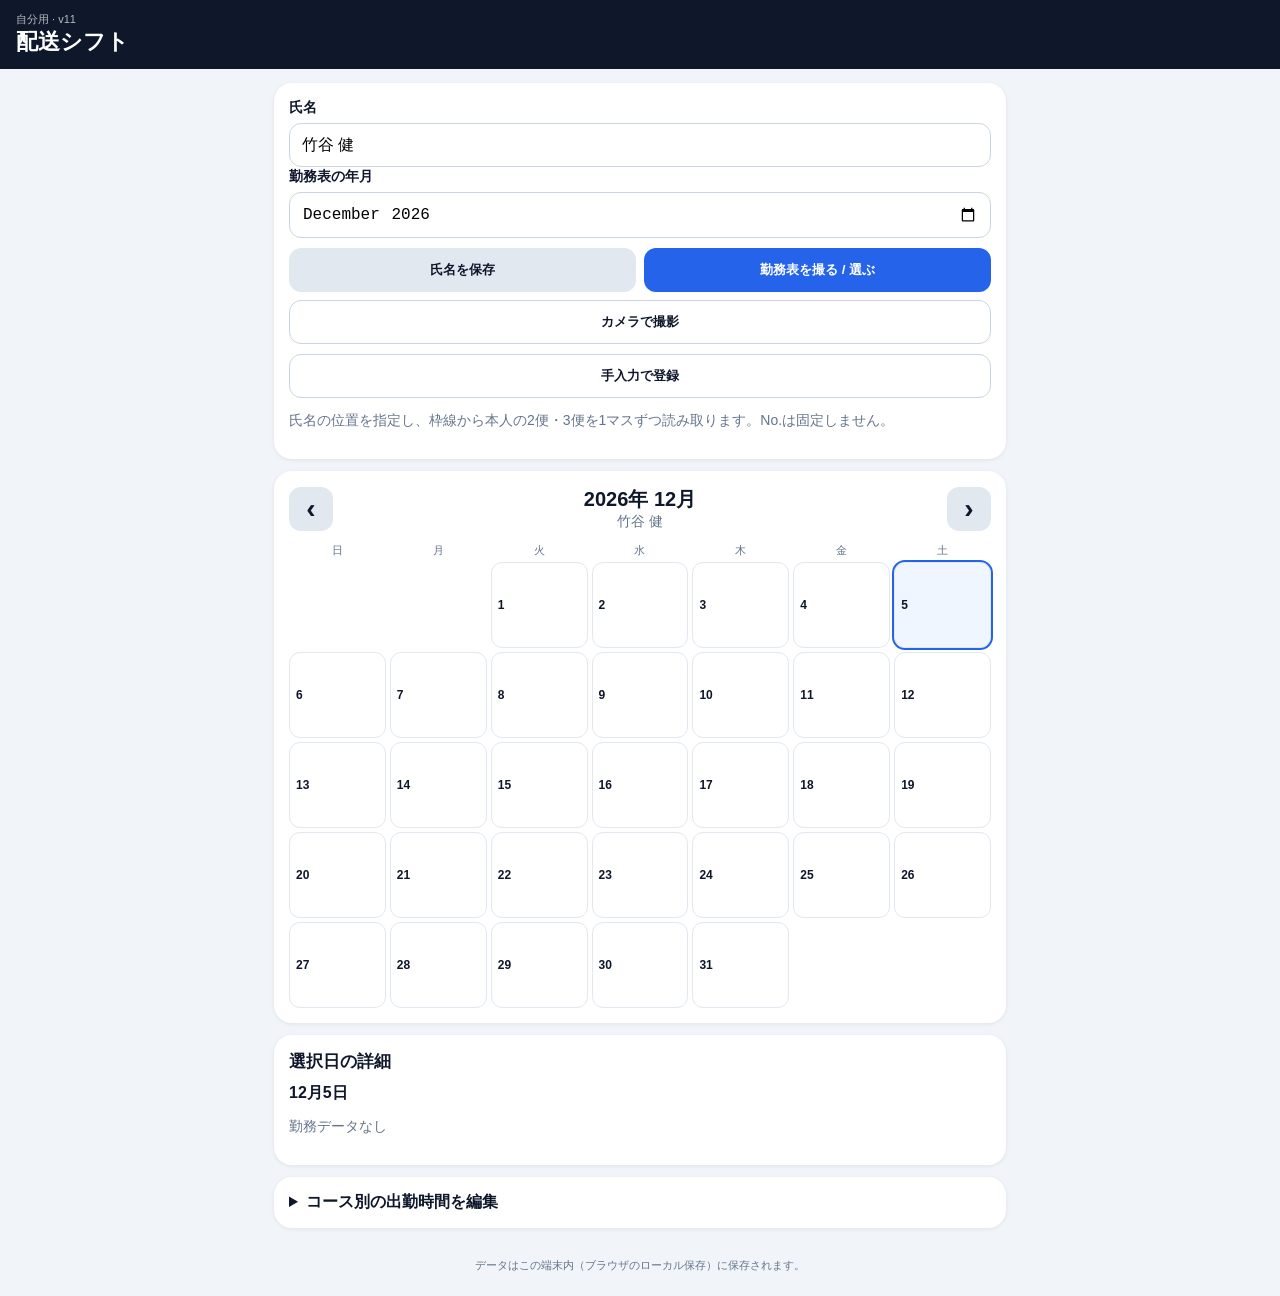
==== index.html @ 03f8d298 "Fix photo shift registration and preserve saved data (v11) Add manual photo fallback, coordinate-bas" ====
<!doctype html>
<html lang="ja">
<head>
  <meta charset="utf-8" />
  <meta name="viewport" content="width=device-width,initial-scale=1,viewport-fit=cover" />
  <meta name="theme-color" content="#0f172a" />
  <meta name="apple-mobile-web-app-capable" content="yes" />
  <meta name="apple-mobile-web-app-status-bar-style" content="black-translucent" />
  <meta name="apple-mobile-web-app-title" content="配送シフト" />
  <link rel="manifest" href="manifest.webmanifest" />
  <link rel="apple-touch-icon" href="icons/icon-192.png" />
  <title>配送シフト</title>
  <link rel="stylesheet" href="style.css?v=11" />
</head>
<body>
  <header class="topbar">
    <div>
      <div class="eyebrow">自分用 · v11</div>
      <h1>配送シフト</h1>
    </div>
    <button id="installBtn" class="secondary hidden">ホーム画面に追加</button>
  </header>

  <main><p id="updateNotice" class="card hidden">新しい版を準備しました。入力を保存してから<button id="reloadApp">更新を反映</button></p>
    <section class="card controls">
      <label>氏名
        <input id="workerName" value="竹谷 健" autocomplete="name" />
      </label>
      <label>勤務表の年月<input id="shiftMonth" type="month" required></label>
      <div class="row">
        <button id="saveName">氏名を保存</button>
        <button id="openScanner" class="accent">勤務表を撮る / 選ぶ</button>
      </div>
      <button id="takePhoto" class="secondary full">カメラで撮影</button><input id="cameraInput" type="file" accept="image/*" capture="environment" hidden>
      <button id="manualEntry" class="secondary full">手入力で登録</button>
      <input id="photoInput" type="file" accept="image/*" hidden />
      <p role="status" aria-live="polite" id="scanStatus" class="muted">氏名の位置を指定し、枠線から本人の2便・3便を1マスずつ読み取ります。No.は固定しません。</p>
      <div id="scanProgressWrap" class="progress-wrap hidden"><div id="scanProgress" class="progress"></div></div>
    </section>

    <section class="card">
      <div class="month-head">
        <button id="prevMonth" class="iconbtn" aria-label="前の月">‹</button>
        <div><div id="monthLabel" class="month-label"></div><div id="personLabel" class="muted small"></div></div>
        <button id="nextMonth" class="iconbtn" aria-label="次の月">›</button>
      </div>
      <div class="weekdays"><span>日</span><span>月</span><span>火</span><span>水</span><span>木</span><span>金</span><span>土</span></div>
      <div id="calendar" class="calendar"></div>
    </section>

    <section class="card">
      <h2>選択日の詳細</h2>
      <div id="detail"></div>
    </section>


    <section id="rowPicker" class="card hidden">
      <div class="section-head"><h2>手動で位置を指定</h2><button id="closeRowPicker" class="secondary">閉じる</button></div>
      <button id="skipAuto" class="secondary hidden">自動検出を待たず手動指定する</button><p id="pickerStep" class="picker-step">① 写真の中の自分の名前をタップしてください。</p>
      <p class="muted">写真上で位置を指定してください。<strong>自分の名前</strong> → <strong>写真で一番左の最初の日付</strong>の順にタップしてください。No.は使いません。</p>
      <div class="row"><label>写真の拡大 <select id="photoZoom"><option value="1">全体</option><option value="2">2倍</option><option value="3">3倍</option></select></label><button id="rotatePhoto" class="secondary">写真を90°回転</button></div><div class="picker-wrap"><canvas id="rowPickerCanvas" aria-label="勤務表の写真。自分の名前と最初の日付を順にタップしてください"></canvas><div class="tap-guide">青①＝氏名　赤②＝最初の日付</div></div>
      <div class="manual-date">
        <label>写真の最初の日付
          <input id="firstDateInput" type="number" min="1" max="31" inputmode="numeric" placeholder="例：11" disabled />
        </label>
        <label>写真の最後の日付<input id="lastDateInput" type="number" min="1" max="31" inputmode="numeric" placeholder="例：20" disabled></label>
      </div>
      <div class="row">
        <button id="resetManualPick" class="secondary">2点をやり直す</button>
        <button id="runManualRead" class="accent" disabled>この位置で読み取る</button>
      </div>
      <button id="pickerManualEntry" class="secondary full">手入力で続ける</button>
      <p aria-live="polite" id="rowPickerStatus" class="muted">まず自分の名前をタップしてください。</p>
    </section>

    <section id="ocrPreview" class="card hidden">
      <div class="section-head"><h2>写真の読取候補</h2><button id="closePreview" class="secondary">閉じる</button></div>
      <p id="previewNote" class="muted">日付の列位置と本人の2便・3便を対応させた候補です。数字を確認してから登録してください。</p>
      <div class="table-scroll"><table><thead><tr><th>日</th><th>2便</th><th>3便</th><th>休み</th></tr></thead><tbody id="previewBody"></tbody></table></div>
      <details><summary>読取デバッグ（列・行・各セル）</summary><pre id="debugOutput"></pre></details><button id="backToPhoto" class="secondary full">写真の位置指定をやり直す</button>
      <button id="commitPreview" class="accent full">確認した内容をカレンダーへ登録</button>
    </section>

    <section class="card">
      <details>
        <summary>コース別の出勤時間を編集</summary>
        <p class="muted">2026年9月1日からの掲示表に合わせ、2便201〜226の全26コースを登録済みです。変更があれば編集できます。</p>
        <div id="timeMap"></div>
        <div class="row three"><input id="newCourse" inputmode="numeric" placeholder="例 210" maxlength="3" /><input id="newTime" placeholder="例 6:05〜6:15" /><button id="addTime">追加</button></div>
      </details>
    </section>
  </main>

  <datalist id="knownCourses"></datalist>
  <footer>データはこの端末内（ブラウザのローカル保存）に保存されます。</footer>

  <script src="vendor/tesseract.min.js"></script>
  <script src="grid-reader.js?v=11"></script>
  <script src="photo-reader.js?v=11"></script>
  <script src="app.js?v=11"></script>
</body>
</html>
---- style.css ----
:root{font-family:-apple-system,BlinkMacSystemFont,"Segoe UI",sans-serif;color:#0f172a;background:#f1f5f9}*{box-sizing:border-box}body{margin:0}.topbar{position:sticky;top:0;z-index:5;display:flex;justify-content:space-between;align-items:center;padding:calc(env(safe-area-inset-top) + 12px) 16px 12px;background:#0f172a;color:#fff}.topbar h1{font-size:22px;margin:0}.eyebrow{font-size:11px;opacity:.7}main{max-width:760px;margin:auto;padding:14px}.card{background:#fff;border-radius:18px;padding:15px;margin-bottom:12px;box-shadow:0 1px 4px rgba(15,23,42,.08)}h2{font-size:17px;margin:0 0 10px}label{font-size:13px;font-weight:600}input{width:100%;font-size:16px;padding:12px;border:1px solid #cbd5e1;border-radius:12px;background:#fff;margin-top:6px}button{border:0;border-radius:12px;padding:11px 14px;font-weight:700;background:#e2e8f0;color:#0f172a;min-height:44px}.accent{background:#2563eb;color:#fff}.secondary{background:#fff;color:#0f172a;border:1px solid #cbd5e1}.row{display:flex;gap:8px;margin-top:10px}.row>*{flex:1}.row.three{align-items:end}.row.three input{margin-top:0}.muted{color:#64748b;font-size:13px}.small{font-size:12px}.month-head{display:grid;grid-template-columns:44px 1fr 44px;align-items:center;text-align:center}.month-label{font-size:20px;font-weight:800}.iconbtn{font-size:28px;padding:2px}.weekdays,.calendar{display:grid;grid-template-columns:repeat(7,1fr);gap:4px}.weekdays{font-size:11px;color:#64748b;text-align:center;margin:12px 0 4px}.day{min-height:86px;border:1px solid #e2e8f0;border-radius:11px;padding:6px;background:#fff;text-align:left}.day.empty{visibility:hidden}.day.selected{outline:2px solid #2563eb;background:#eff6ff}.date{font-size:12px;font-weight:800}.off{font-size:18px;font-weight:900;text-align:center;margin-top:18px}.courses{margin-top:5px;font-size:12px;line-height:1.45}.courses b{font-size:15px}.time{margin-top:4px;font-size:10px;color:#475569;font-weight:700}.detail-grid{display:grid;grid-template-columns:repeat(2,1fr);gap:8px}.pill{border:1px solid #e2e8f0;border-radius:12px;padding:11px}.pill .label{font-size:11px;color:#64748b}.pill .value{font-size:24px;font-weight:900}.bigtime{margin-top:10px;padding:12px;border-radius:12px;background:#f8fafc;font-weight:800}.section-head{display:flex;justify-content:space-between;align-items:center}.table-scroll{overflow:auto;max-height:420px;border:1px solid #e2e8f0;border-radius:12px;margin:10px 0}table{width:100%;border-collapse:collapse;font-size:13px}th,td{padding:8px;border-bottom:1px solid #e2e8f0;text-align:center}td input{margin:0;padding:8px;text-align:center}.full{width:100%}.hidden{display:none!important}.progress-wrap{height:7px;background:#e2e8f0;border-radius:99px;overflow:hidden}.progress{height:100%;width:0;background:#2563eb;transition:width .2s}.map-row{display:grid;grid-template-columns:70px 1fr 60px;gap:8px;align-items:center;padding:7px 0;border-bottom:1px solid #f1f5f9}.map-row input{margin:0;padding:9px}.map-row b{text-align:center}summary{font-weight:800;cursor:pointer}footer{padding:4px 18px calc(env(safe-area-inset-bottom) + 22px);text-align:center;color:#64748b;font-size:11px}@media(max-width:520px){main{padding:10px}.card{padding:12px}.day{min-height:78px;padding:5px}.courses b{font-size:14px}.time{font-size:9px}.row.three{display:grid;grid-template-columns:80px 1fr 64px}.topbar .secondary{display:none}}

.picker-wrap{position:relative;margin-top:12px;border:1px solid #dbe3ef;border-radius:14px;overflow:hidden;background:#f8fafc}.picker-wrap canvas{display:block;width:100%;height:auto;touch-action:manipulation}.tap-guide{padding:10px;text-align:center;font-weight:700;color:#475569;background:#fff;border-top:1px solid #e2e8f0}.picker-wrap canvas:focus{outline:3px solid #2563eb;outline-offset:-3px}
.picker-step{font-size:16px;font-weight:900;margin:6px 0 8px}.manual-date{margin-top:12px;padding:12px;border:1px solid #e2e8f0;border-radius:12px;background:#f8fafc}.manual-date input:disabled{background:#e2e8f0;color:#64748b}.row button:disabled{opacity:.45;cursor:not-allowed}

#manualEntry{margin-top:10px}button:disabled{opacity:.5}label,.muted{font-size:14px}.calendar{grid-template-columns:repeat(7,minmax(0,1fr))}.day{min-width:0;overflow-wrap:anywhere}.time{font-size:12px}.row{flex-wrap:wrap}

.cell-source{display:block;width:100%;max-width:140px;height:auto;margin:6px auto}.needs-review{border:2px solid #d97706;background:#fffbeb}.manual-date{display:grid;grid-template-columns:1fr 1fr;gap:12px}.table-scroll{max-height:65vh}

.cell-state{display:block;color:#92400e}td input[type=checkbox]{width:24px;height:24px}td:first-child button{font-size:12px;padding:6px}pre{white-space:pre-wrap;overflow-wrap:anywhere;font-size:12px}#takePhoto{margin-top:8px}

.card{scroll-margin-top:100px}.picker-wrap{overflow:auto;max-height:65vh}.picker-wrap canvas{max-width:none}select{font-size:16px;padding:10px;border-radius:8px}td:first-child{min-width:74px}.cell-state{min-height:1.4em}
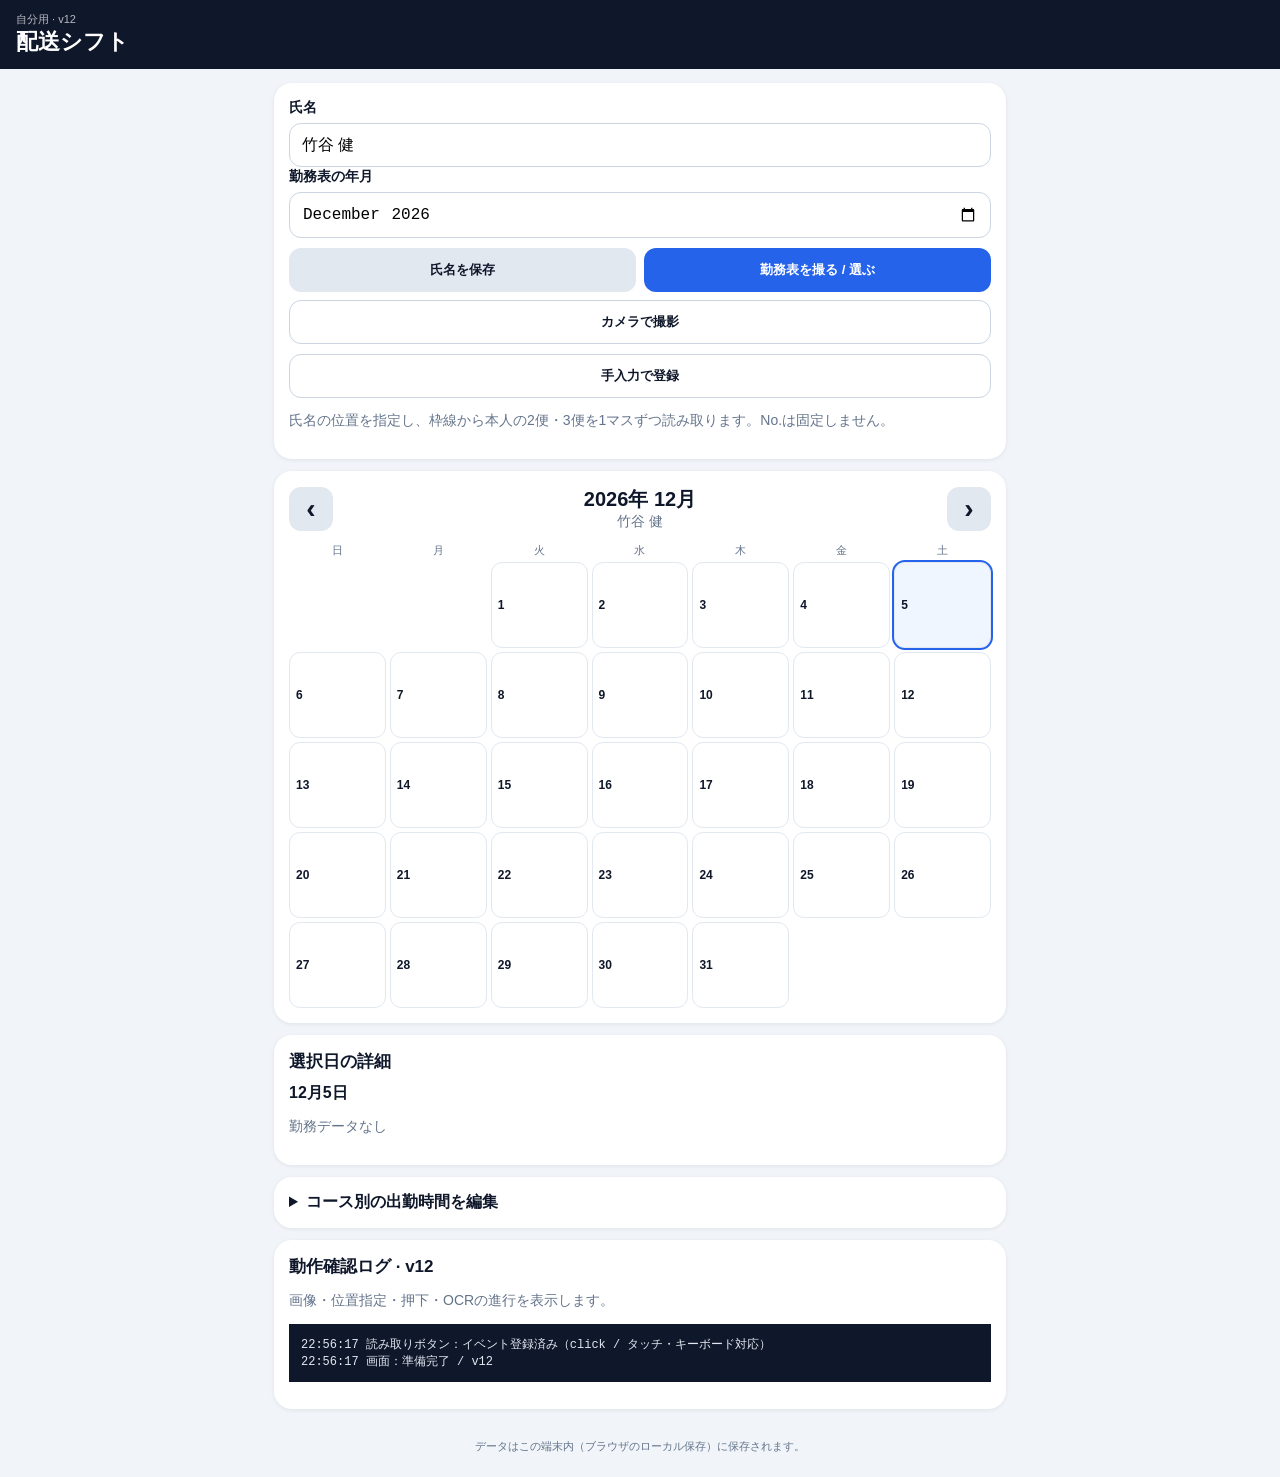
==== commit e731d326: "Fix unresponsive photo reading button (v12) Handle touch and mouse activation with duplicate-click s" ====
--- a/index.html
+++ b/index.html
@@ -10,17 +10,19 @@
   <link rel="manifest" href="manifest.webmanifest" />
   <link rel="apple-touch-icon" href="icons/icon-192.png" />
   <title>配送シフト</title>
-  <link rel="stylesheet" href="style.css?v=11" />
+  <script src="scan-feedback.js?v=12"></script>
+  <link rel="stylesheet" href="style.css?v=12" />
 </head>
 <body>
   <header class="topbar">
     <div>
-      <div class="eyebrow">自分用 · v11</div>
+      <div class="eyebrow">自分用 · v12</div>
       <h1>配送シフト</h1>
     </div>
     <button id="installBtn" class="secondary hidden">ホーム画面に追加</button>
   </header>
 
+  <div id="readFeedback" class="read-feedback" role="status" aria-live="polite" aria-atomic="true" hidden></div>
   <main><p id="updateNotice" class="card hidden">新しい版を準備しました。入力を保存してから<button id="reloadApp">更新を反映</button></p>
     <section class="card controls">
       <label>氏名
@@ -61,24 +63,27 @@
       <div class="row"><label>写真の拡大 <select id="photoZoom"><option value="1">全体</option><option value="2">2倍</option><option value="3">3倍</option></select></label><button id="rotatePhoto" class="secondary">写真を90°回転</button></div><div class="picker-wrap"><canvas id="rowPickerCanvas" aria-label="勤務表の写真。自分の名前と最初の日付を順にタップしてください"></canvas><div class="tap-guide">青①＝氏名　赤②＝最初の日付</div></div>
       <div class="manual-date">
         <label>写真の最初の日付
-          <input id="firstDateInput" type="number" min="1" max="31" inputmode="numeric" placeholder="例：11" disabled />
+          <input id="firstDateInput" type="text" inputmode="numeric" pattern="[0-9０-９]*" maxlength="2" placeholder="例：11" disabled />
         </label>
-        <label>写真の最後の日付<input id="lastDateInput" type="number" min="1" max="31" inputmode="numeric" placeholder="例：20" disabled></label>
+        <label>写真の最後の日付<input id="lastDateInput" type="text" inputmode="numeric" pattern="[0-9０-９]*" maxlength="2" placeholder="例：20" disabled></label>
       </div>
+      <p aria-live="polite" id="rowPickerStatus" class="muted">まず自分の名前をタップしてください。</p>
       <div class="row">
         <button id="resetManualPick" class="secondary">2点をやり直す</button>
-        <button id="runManualRead" class="accent" disabled>この位置で読み取る</button>
+        <button id="runManualRead" type="button" class="accent" aria-describedby="readButtonHint" disabled>シフトを読み取る</button>
       </div>
+      <p id="readButtonHint" role="status" class="muted">写真の準備ができるまでお待ちください。</p>
+      <button id="cancelRead" type="button" class="secondary full hidden">読み取りを中止して再指定</button>
       <button id="pickerManualEntry" class="secondary full">手入力で続ける</button>
-      <p aria-live="polite" id="rowPickerStatus" class="muted">まず自分の名前をタップしてください。</p>
+
     </section>
 
     <section id="ocrPreview" class="card hidden">
       <div class="section-head"><h2>写真の読取候補</h2><button id="closePreview" class="secondary">閉じる</button></div>
-      <p id="previewNote" class="muted">日付の列位置と本人の2便・3便を対応させた候補です。数字を確認してから登録してください。</p>
+      <p id="previewFeedback" role="status" class="muted"></p><p id="previewNote" class="muted">日付の列位置と本人の2便・3便を対応させた候補です。数字を確認してから登録してください。</p>
       <div class="table-scroll"><table><thead><tr><th>日</th><th>2便</th><th>3便</th><th>休み</th></tr></thead><tbody id="previewBody"></tbody></table></div>
       <details><summary>読取デバッグ（列・行・各セル）</summary><pre id="debugOutput"></pre></details><button id="backToPhoto" class="secondary full">写真の位置指定をやり直す</button>
-      <button id="commitPreview" class="accent full">確認した内容をカレンダーへ登録</button>
+      <button id="commitPreview" class="accent full">この内容で登録</button>
     </section>
 
     <section class="card">
@@ -89,14 +94,15 @@
         <div class="row three"><input id="newCourse" inputmode="numeric" placeholder="例 210" maxlength="3" /><input id="newTime" placeholder="例 6:05〜6:15" /><button id="addTime">追加</button></div>
       </details>
     </section>
+    <section class="card" id="scanDiagnostics"><h2>動作確認ログ · v12</h2><p class="muted">画像・位置指定・押下・OCRの進行を表示します。</p><pre id="scanDebugLog" aria-label="写真読み取りの動作ログ">画面を準備中…</pre></section>
   </main>
 
   <datalist id="knownCourses"></datalist>
   <footer>データはこの端末内（ブラウザのローカル保存）に保存されます。</footer>
 
-  <script src="vendor/tesseract.min.js"></script>
-  <script src="grid-reader.js?v=11"></script>
-  <script src="photo-reader.js?v=11"></script>
-  <script src="app.js?v=11"></script>
+  <script async src="vendor/tesseract.min.js"></script>
+  <script src="grid-reader.js?v=12"></script>
+  <script src="photo-reader.js?v=12"></script>
+  <script src="app.js?v=12"></script>
 </body>
 </html>
--- a/style.css
+++ b/style.css
@@ -10,3 +10,7 @@
 .cell-state{display:block;color:#92400e}td input[type=checkbox]{width:24px;height:24px}td:first-child button{font-size:12px;padding:6px}pre{white-space:pre-wrap;overflow-wrap:anywhere;font-size:12px}#takePhoto{margin-top:8px}
 
 .card{scroll-margin-top:100px}.picker-wrap{overflow:auto;max-height:65vh}.picker-wrap canvas{max-width:none}select{font-size:16px;padding:10px;border-radius:8px}td:first-child{min-width:74px}.cell-state{min-height:1.4em}
+
+.read-feedback{position:static;margin:8px auto;padding:12px;max-width:760px;background:#eff6ff;color:#1e3a8a;border:2px solid #93c5fd;border-radius:12px;font-weight:700}.read-feedback[data-level=error]{background:#fff1f2;color:#9f1239;border-color:#fda4af}.read-feedback[data-level=success]{background:#ecfdf5;color:#065f46;border-color:#6ee7b7}#scanDebugLog{max-height:320px;overflow:auto;padding:12px;background:#0f172a;color:#e2e8f0}#readButtonHint{font-weight:700}#runManualRead{touch-action:manipulation;min-height:52px}.card{scroll-margin-top:170px}
+
+#rowPickerStatus,#previewFeedback{padding:10px;background:#eff6ff;border-radius:10px;color:#1e3a8a;font-weight:700}#rowPickerStatus[data-level=error]{background:#fff1f2;color:#9f1239}
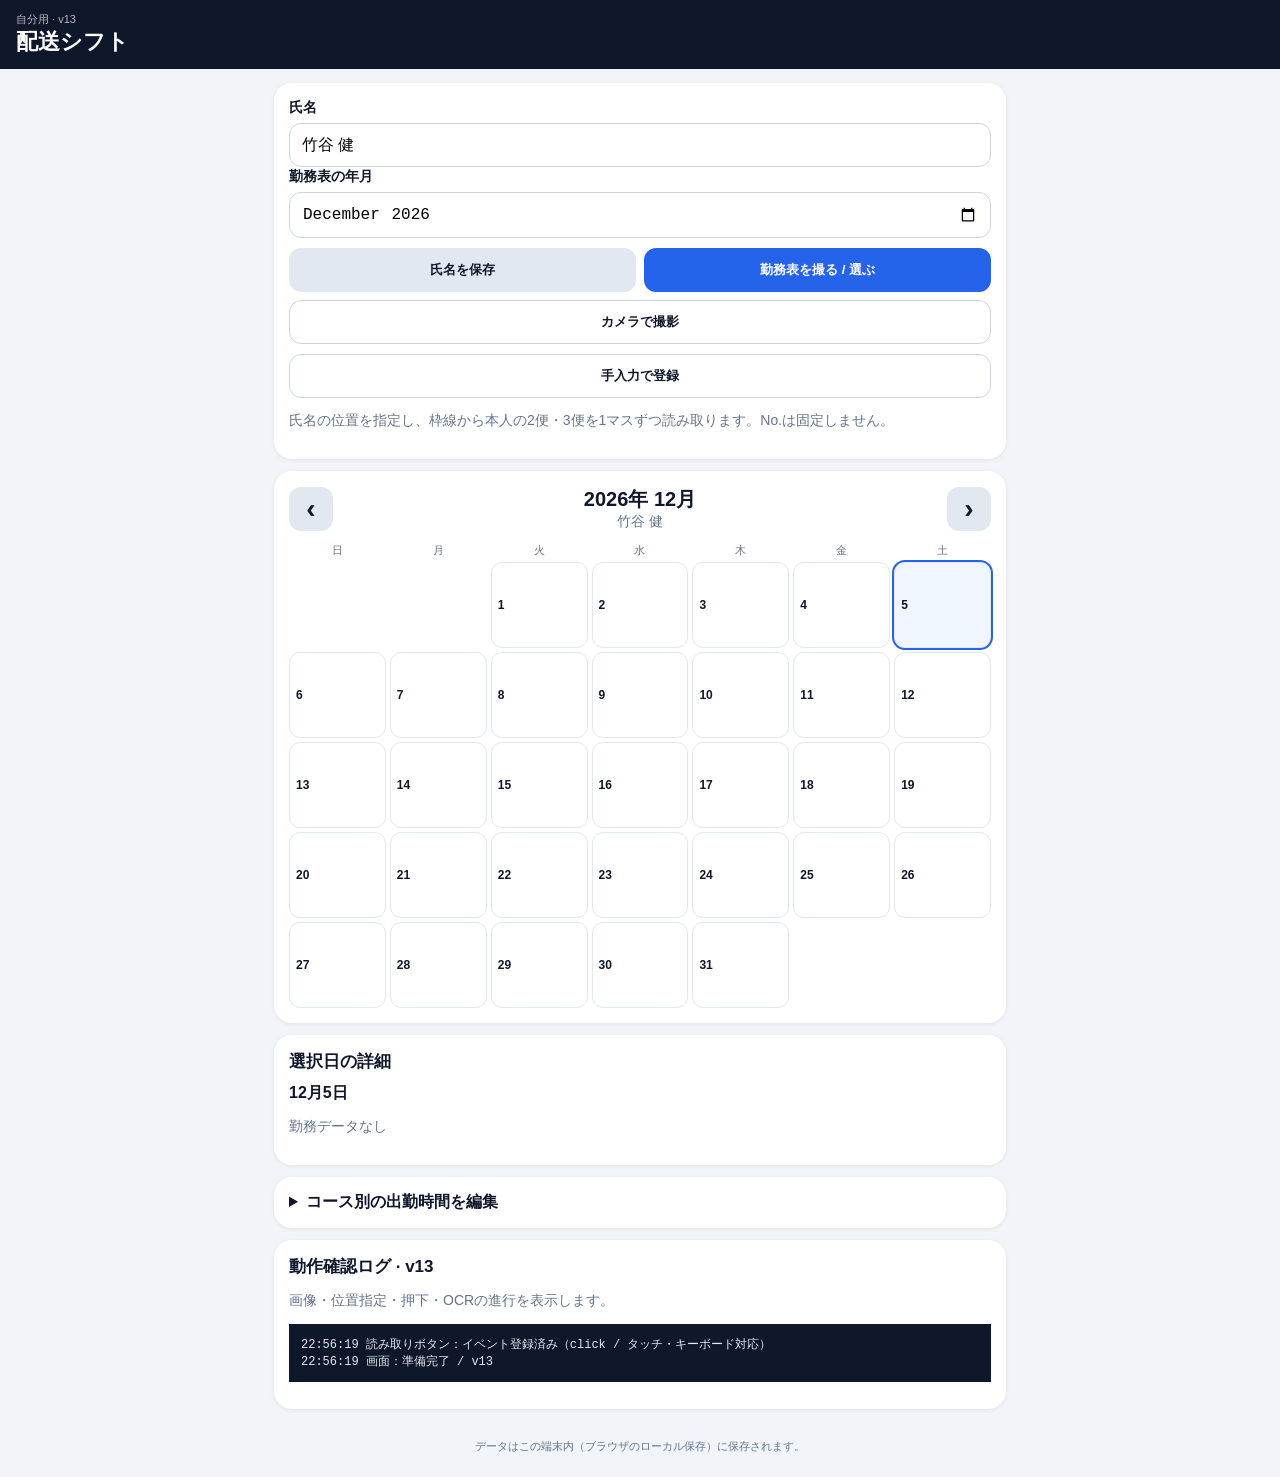
==== commit 25d83d4a: "Recover photo reading when bottom-row borders are missing (v13) Infer missing employee-row boundarie" ====
--- a/index.html
+++ b/index.html
@@ -10,13 +10,13 @@
   <link rel="manifest" href="manifest.webmanifest" />
   <link rel="apple-touch-icon" href="icons/icon-192.png" />
   <title>配送シフト</title>
-  <script src="scan-feedback.js?v=12"></script>
-  <link rel="stylesheet" href="style.css?v=12" />
+  <script src="scan-feedback.js?v=13"></script>
+  <link rel="stylesheet" href="style.css?v=13" />
 </head>
 <body>
   <header class="topbar">
     <div>
-      <div class="eyebrow">自分用 · v12</div>
+      <div class="eyebrow">自分用 · v13</div>
       <h1>配送シフト</h1>
     </div>
     <button id="installBtn" class="secondary hidden">ホーム画面に追加</button>
@@ -67,7 +67,9 @@
         </label>
         <label>写真の最後の日付<input id="lastDateInput" type="text" inputmode="numeric" pattern="[0-9０-９]*" maxlength="2" placeholder="例：20" disabled></label>
       </div>
-      <p aria-live="polite" id="rowPickerStatus" class="muted">まず自分の名前をタップしてください。</p>
+      <p aria-live="polite" id="rowPickerStatus" class="muted">まず自分の名前をタップしてください。</p>
+      <div class="row"><button id="pickSecondRow" class="secondary" type="button">2便の行を指定・修正</button><button id="pickThirdRow" class="secondary" type="button">3便の行を修正（任意）</button></div>
+      <label>2便と3便の間隔（写真上のpx・必要な場合のみ調整）<input id="rowStepInput" type="number" min="6" step="1" placeholder="自動推定"></label>
       <div class="row">
         <button id="resetManualPick" class="secondary">2点をやり直す</button>
         <button id="runManualRead" type="button" class="accent" aria-describedby="readButtonHint" disabled>シフトを読み取る</button>
@@ -94,15 +96,15 @@
         <div class="row three"><input id="newCourse" inputmode="numeric" placeholder="例 210" maxlength="3" /><input id="newTime" placeholder="例 6:05〜6:15" /><button id="addTime">追加</button></div>
       </details>
     </section>
-    <section class="card" id="scanDiagnostics"><h2>動作確認ログ · v12</h2><p class="muted">画像・位置指定・押下・OCRの進行を表示します。</p><pre id="scanDebugLog" aria-label="写真読み取りの動作ログ">画面を準備中…</pre></section>
+    <section class="card" id="scanDiagnostics"><h2>動作確認ログ · v13</h2><p class="muted">画像・位置指定・押下・OCRの進行を表示します。</p><pre id="scanDebugLog" aria-label="写真読み取りの動作ログ">画面を準備中…</pre></section>
   </main>
 
   <datalist id="knownCourses"></datalist>
   <footer>データはこの端末内（ブラウザのローカル保存）に保存されます。</footer>
 
   <script async src="vendor/tesseract.min.js"></script>
-  <script src="grid-reader.js?v=12"></script>
-  <script src="photo-reader.js?v=12"></script>
-  <script src="app.js?v=12"></script>
+  <script src="grid-reader.js?v=13"></script>
+  <script src="photo-reader.js?v=13"></script>
+  <script src="app.js?v=13"></script>
 </body>
 </html>
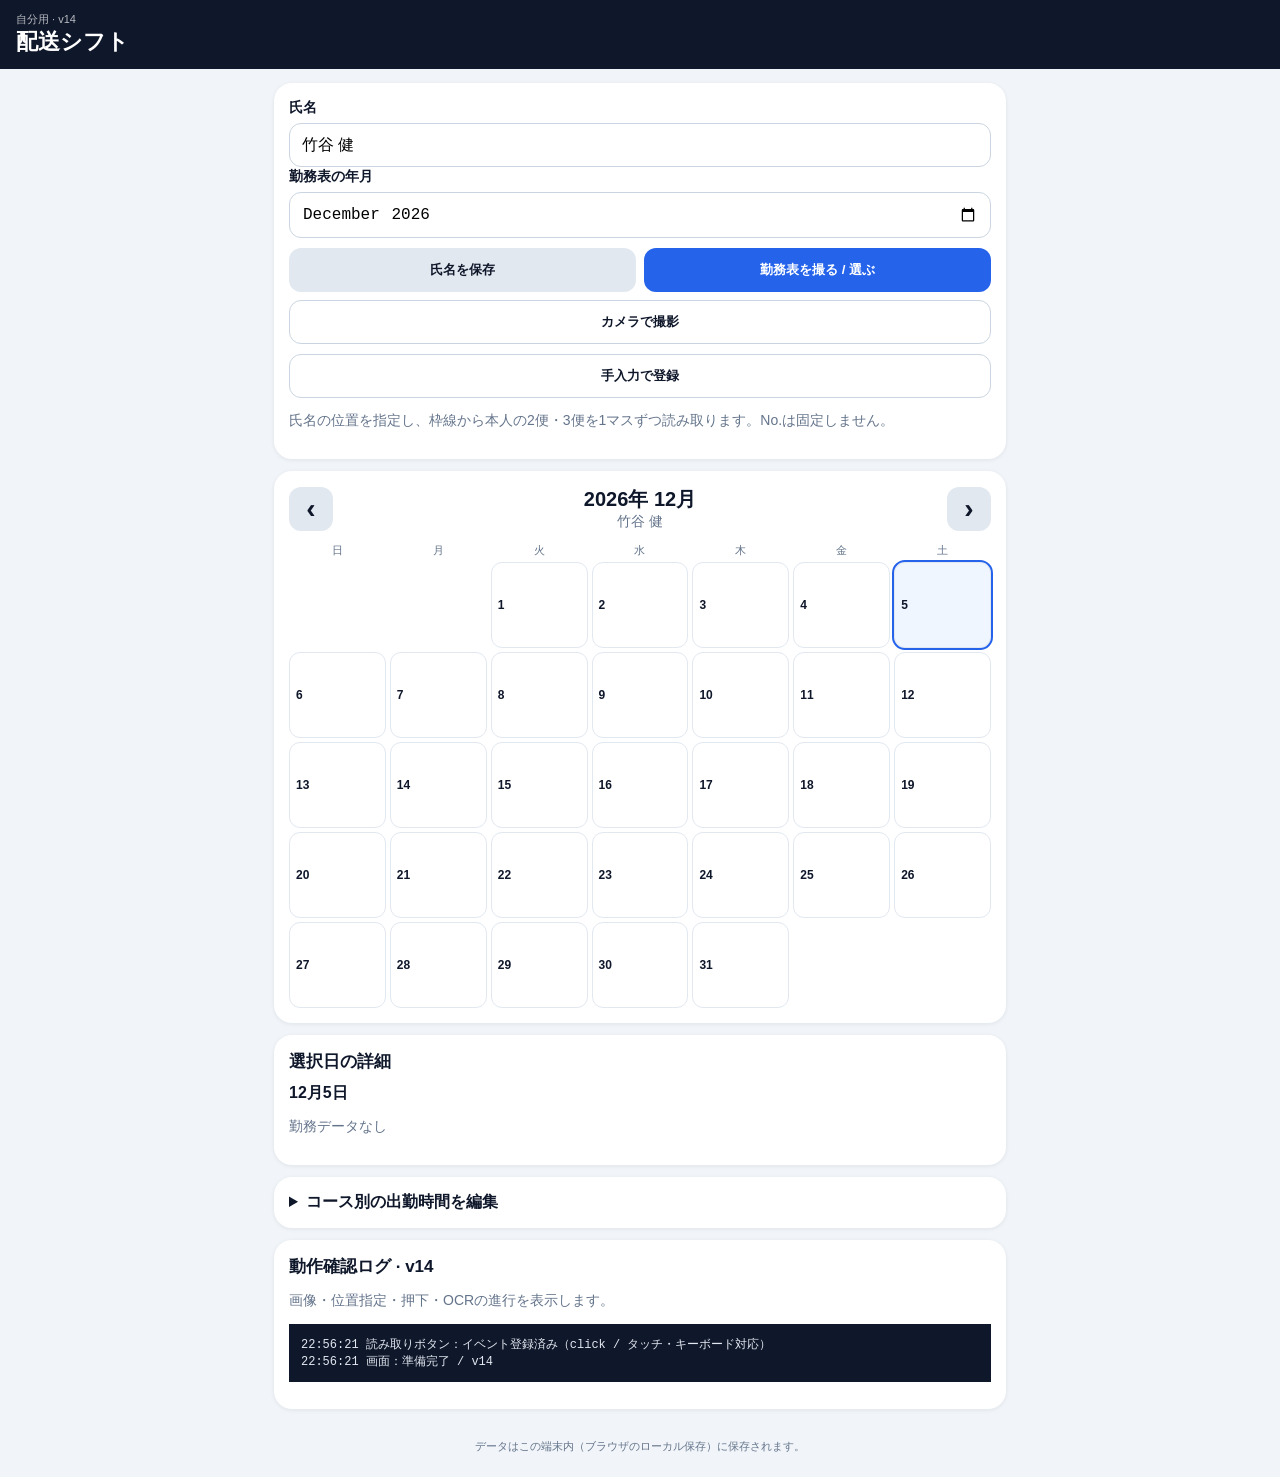
==== commit 89d11dc7: "Rectify perspective photos before shift OCR (v14) Add worker-based quadrilateral detection, projecti" ====
--- a/index.html
+++ b/index.html
@@ -10,13 +10,13 @@
   <link rel="manifest" href="manifest.webmanifest" />
   <link rel="apple-touch-icon" href="icons/icon-192.png" />
   <title>配送シフト</title>
-  <script src="scan-feedback.js?v=13"></script>
-  <link rel="stylesheet" href="style.css?v=13" />
+  <script src="scan-feedback.js?v=14"></script>
+  <link rel="stylesheet" href="style.css?v=14" />
 </head>
 <body>
   <header class="topbar">
     <div>
-      <div class="eyebrow">自分用 · v13</div>
+      <div class="eyebrow">自分用 · v14</div>
       <h1>配送シフト</h1>
     </div>
     <button id="installBtn" class="secondary hidden">ホーム画面に追加</button>
@@ -56,7 +56,15 @@
     </section>
 
 
-    <section id="rowPicker" class="card hidden">
+    <section id="correctionPanel" class="card hidden">
+      <h2 id="correctionTitle">勤務表の補正</h2>
+      <p id="correctionStatus" role="status" aria-live="polite">画像を準備しています</p>
+      <div class="picker-wrap"><canvas id="correctionCanvas" aria-label="勤務表の補正画像。手動指定では左上、右上、右下、左下の順にタップ"></canvas></div>
+      <div class="row"><button id="acceptCorrection" class="accent" disabled>この画像で読み取る</button><button id="manualCorners" class="secondary">補正し直す・四隅を指定</button></div>
+      <div class="row"><button id="applyCorners" disabled>四隅から補正</button><button id="autoCorners">自動補正を再試行</button></div>
+      <div class="row"><button id="rotateOriginal">写真を90°回転</button><button id="cancelCorrection">中止して写真を選び直す</button></div>
+    </section>
+    <section id="rowPicker" class="card hidden">
       <div class="section-head"><h2>手動で位置を指定</h2><button id="closeRowPicker" class="secondary">閉じる</button></div>
       <button id="skipAuto" class="secondary hidden">自動検出を待たず手動指定する</button><p id="pickerStep" class="picker-step">① 写真の中の自分の名前をタップしてください。</p>
       <p class="muted">写真上で位置を指定してください。<strong>自分の名前</strong> → <strong>写真で一番左の最初の日付</strong>の順にタップしてください。No.は使いません。</p>
@@ -76,7 +84,8 @@
       </div>
       <p id="readButtonHint" role="status" class="muted">写真の準備ができるまでお待ちください。</p>
       <button id="cancelRead" type="button" class="secondary full hidden">読み取りを中止して再指定</button>
-      <button id="pickerManualEntry" class="secondary full">手入力で続ける</button>
+      <button id="redoCorrection" class="secondary full">表の四隅から補正し直す</button>
+      <button id="pickerManualEntry" class="secondary full">手入力で続ける</button>
 
     </section>
 
@@ -96,15 +105,16 @@
         <div class="row three"><input id="newCourse" inputmode="numeric" placeholder="例 210" maxlength="3" /><input id="newTime" placeholder="例 6:05〜6:15" /><button id="addTime">追加</button></div>
       </details>
     </section>
-    <section class="card" id="scanDiagnostics"><h2>動作確認ログ · v13</h2><p class="muted">画像・位置指定・押下・OCRの進行を表示します。</p><pre id="scanDebugLog" aria-label="写真読み取りの動作ログ">画面を準備中…</pre></section>
+    <section class="card" id="scanDiagnostics"><h2>動作確認ログ · v14</h2><p class="muted">画像・位置指定・押下・OCRの進行を表示します。</p><pre id="scanDebugLog" aria-label="写真読み取りの動作ログ">画面を準備中…</pre></section>
   </main>
 
   <datalist id="knownCourses"></datalist>
   <footer>データはこの端末内（ブラウザのローカル保存）に保存されます。</footer>
 
   <script async src="vendor/tesseract.min.js"></script>
-  <script src="grid-reader.js?v=13"></script>
-  <script src="photo-reader.js?v=13"></script>
-  <script src="app.js?v=13"></script>
+  <script src="grid-reader.js?v=14"></script>
+  <script src="photo-reader.js?v=14"></script>
+  <script src="photo-correction.js?v=14"></script>
+  <script src="app.js?v=14"></script>
 </body>
 </html>
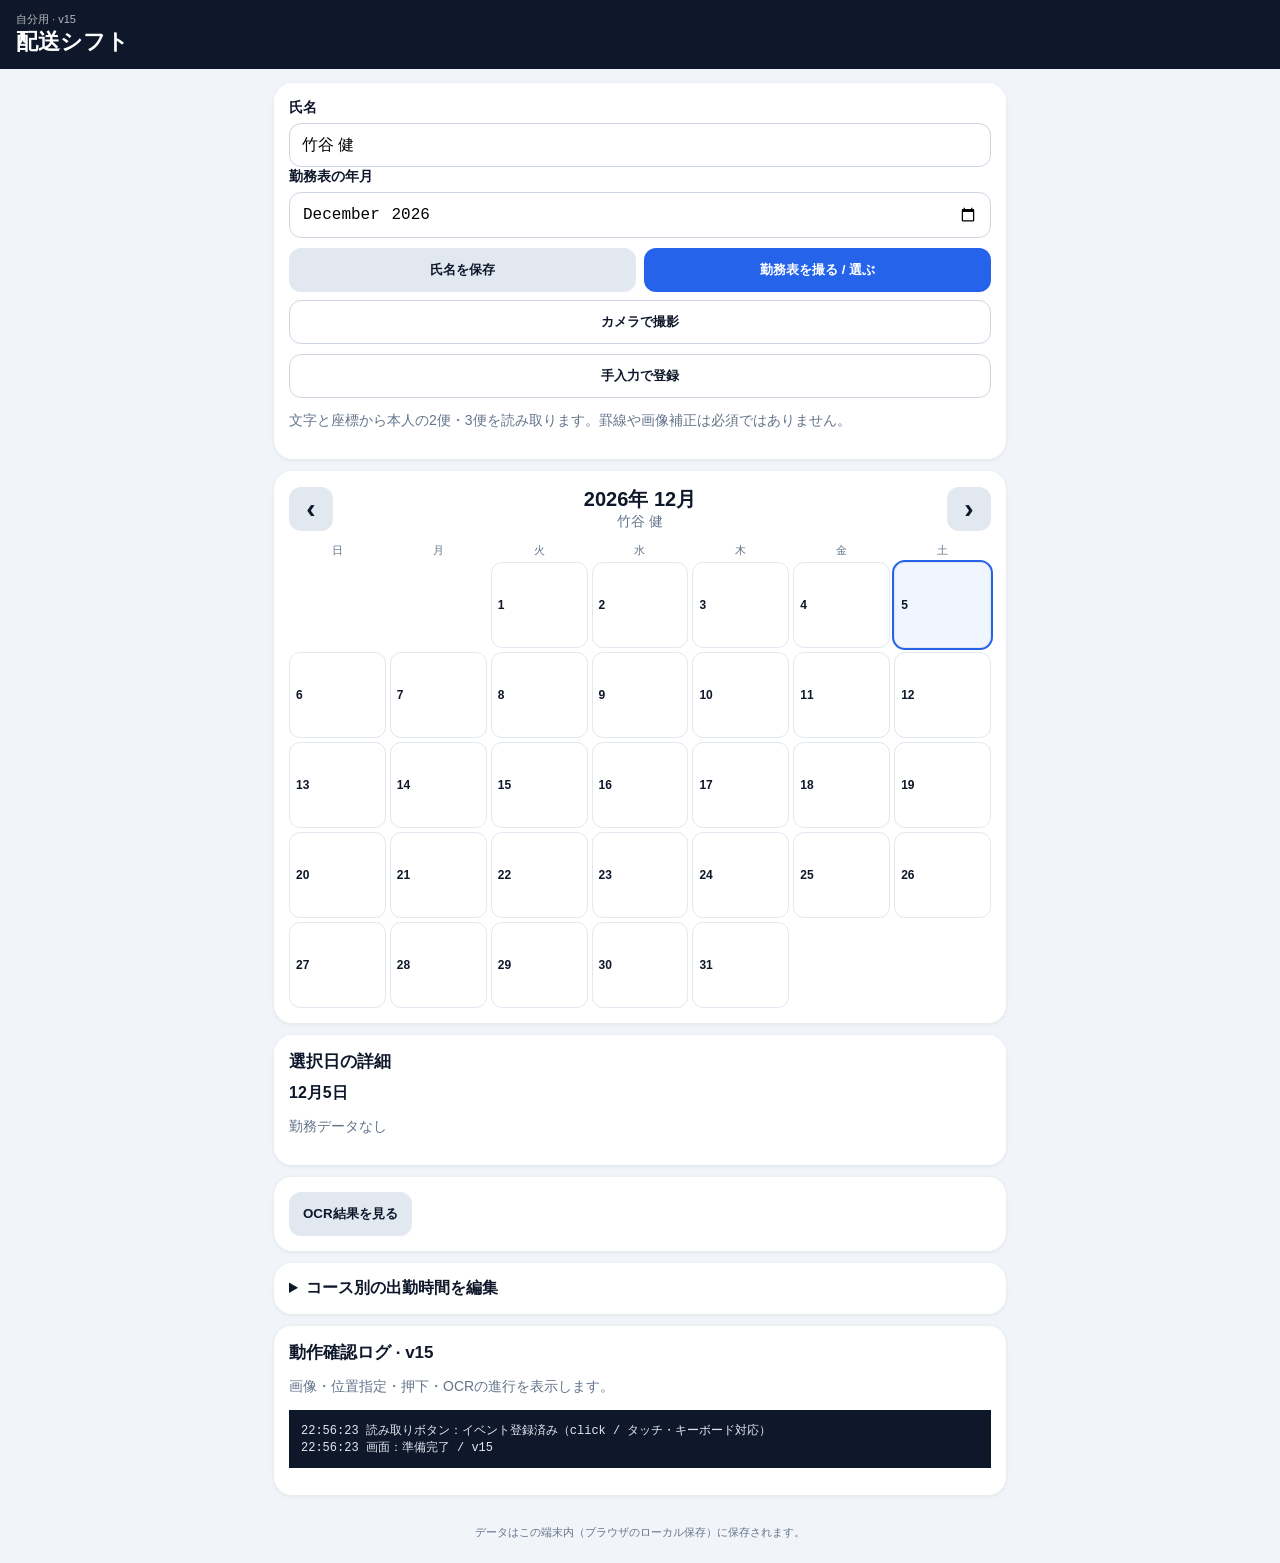
==== commit 4ccd5817: "Read positioned OCR before optional photo correction (v15) Replace mandatory grid/perspective analys" ====
--- a/index.html
+++ b/index.html
@@ -10,13 +10,13 @@
   <link rel="manifest" href="manifest.webmanifest" />
   <link rel="apple-touch-icon" href="icons/icon-192.png" />
   <title>配送シフト</title>
-  <script src="scan-feedback.js?v=14"></script>
-  <link rel="stylesheet" href="style.css?v=14" />
+  <script src="scan-feedback.js?v=15"></script>
+  <link rel="stylesheet" href="style.css?v=15" />
 </head>
 <body>
   <header class="topbar">
     <div>
-      <div class="eyebrow">自分用 · v14</div>
+      <div class="eyebrow">自分用 · v15</div>
       <h1>配送シフト</h1>
     </div>
     <button id="installBtn" class="secondary hidden">ホーム画面に追加</button>
@@ -36,7 +36,7 @@
       <button id="takePhoto" class="secondary full">カメラで撮影</button><input id="cameraInput" type="file" accept="image/*" capture="environment" hidden>
       <button id="manualEntry" class="secondary full">手入力で登録</button>
       <input id="photoInput" type="file" accept="image/*" hidden />
-      <p role="status" aria-live="polite" id="scanStatus" class="muted">氏名の位置を指定し、枠線から本人の2便・3便を1マスずつ読み取ります。No.は固定しません。</p>
+      <p role="status" aria-live="polite" id="scanStatus" class="muted">文字と座標から本人の2便・3便を読み取ります。罫線や画像補正は必須ではありません。</p>
       <div id="scanProgressWrap" class="progress-wrap hidden"><div id="scanProgress" class="progress"></div></div>
     </section>
 
@@ -62,7 +62,7 @@
       <div class="picker-wrap"><canvas id="correctionCanvas" aria-label="勤務表の補正画像。手動指定では左上、右上、右下、左下の順にタップ"></canvas></div>
       <div class="row"><button id="acceptCorrection" class="accent" disabled>この画像で読み取る</button><button id="manualCorners" class="secondary">補正し直す・四隅を指定</button></div>
       <div class="row"><button id="applyCorners" disabled>四隅から補正</button><button id="autoCorners">自動補正を再試行</button></div>
-      <div class="row"><button id="rotateOriginal">写真を90°回転</button><button id="cancelCorrection">中止して写真を選び直す</button></div>
+      <div class="row"><button id="rotateOriginal">写真を90°回転</button><button id="useOriginalOCR">補正せず元画像でOCR</button><button id="cancelCorrection">中止して写真を選び直す</button></div>
     </section>
     <section id="rowPicker" class="card hidden">
       <div class="section-head"><h2>手動で位置を指定</h2><button id="closeRowPicker" class="secondary">閉じる</button></div>
@@ -84,11 +84,12 @@
       </div>
       <p id="readButtonHint" role="status" class="muted">写真の準備ができるまでお待ちください。</p>
       <button id="cancelRead" type="button" class="secondary full hidden">読み取りを中止して再指定</button>
-      <button id="redoCorrection" class="secondary full">表の四隅から補正し直す</button>
+      <button id="redoCorrection" class="secondary full">画像補正を試す（任意）</button>
       <button id="pickerManualEntry" class="secondary full">手入力で続ける</button>
 
     </section>
 
+    <section class="card"><button id="showOcrRaw" type="button">OCR結果を見る</button><div id="ocrRawPanel" class="hidden"><h2>OCR原文</h2><pre id="ocrRawText"></pre><details><summary>OCR RAW JSON（文字・座標・信頼度）</summary><pre id="ocrRawJson"></pre></details></div></section>
     <section id="ocrPreview" class="card hidden">
       <div class="section-head"><h2>写真の読取候補</h2><button id="closePreview" class="secondary">閉じる</button></div>
       <p id="previewFeedback" role="status" class="muted"></p><p id="previewNote" class="muted">日付の列位置と本人の2便・3便を対応させた候補です。数字を確認してから登録してください。</p>
@@ -105,16 +106,18 @@
         <div class="row three"><input id="newCourse" inputmode="numeric" placeholder="例 210" maxlength="3" /><input id="newTime" placeholder="例 6:05〜6:15" /><button id="addTime">追加</button></div>
       </details>
     </section>
-    <section class="card" id="scanDiagnostics"><h2>動作確認ログ · v14</h2><p class="muted">画像・位置指定・押下・OCRの進行を表示します。</p><pre id="scanDebugLog" aria-label="写真読み取りの動作ログ">画面を準備中…</pre></section>
+    <section class="card" id="scanDiagnostics"><h2>動作確認ログ · v15</h2><p class="muted">画像・位置指定・押下・OCRの進行を表示します。</p><pre id="scanDebugLog" aria-label="写真読み取りの動作ログ">画面を準備中…</pre></section>
   </main>
 
   <datalist id="knownCourses"></datalist>
   <footer>データはこの端末内（ブラウザのローカル保存）に保存されます。</footer>
 
   <script async src="vendor/tesseract.min.js"></script>
-  <script src="grid-reader.js?v=14"></script>
-  <script src="photo-reader.js?v=14"></script>
-  <script src="photo-correction.js?v=14"></script>
-  <script src="app.js?v=14"></script>
+  <script src="grid-reader.js?v=15"></script>
+  <script src="photo-reader.js?v=15"></script>
+  <script src="photo-correction.js?v=15"></script>
+  <script src="ocr-structure.js?v=15"></script>
+  <script src="ocr-first.js?v=15"></script>
+  <script src="app.js?v=15"></script>
 </body>
 </html>
--- a/style.css
+++ b/style.css
@@ -14,3 +14,5 @@
 .read-feedback{position:static;margin:8px auto;padding:12px;max-width:760px;background:#eff6ff;color:#1e3a8a;border:2px solid #93c5fd;border-radius:12px;font-weight:700}.read-feedback[data-level=error]{background:#fff1f2;color:#9f1239;border-color:#fda4af}.read-feedback[data-level=success]{background:#ecfdf5;color:#065f46;border-color:#6ee7b7}#scanDebugLog{max-height:320px;overflow:auto;padding:12px;background:#0f172a;color:#e2e8f0}#readButtonHint{font-weight:700}#runManualRead{touch-action:manipulation;min-height:52px}.card{scroll-margin-top:170px}
 
 #rowPickerStatus,#previewFeedback{padding:10px;background:#eff6ff;border-radius:10px;color:#1e3a8a;font-weight:700}#rowPickerStatus[data-level=error]{background:#fff1f2;color:#9f1239}
+
+#ocrRawText,#ocrRawJson{max-height:360px;overflow:auto;padding:12px;background:#f1f5f9;border-radius:8px}
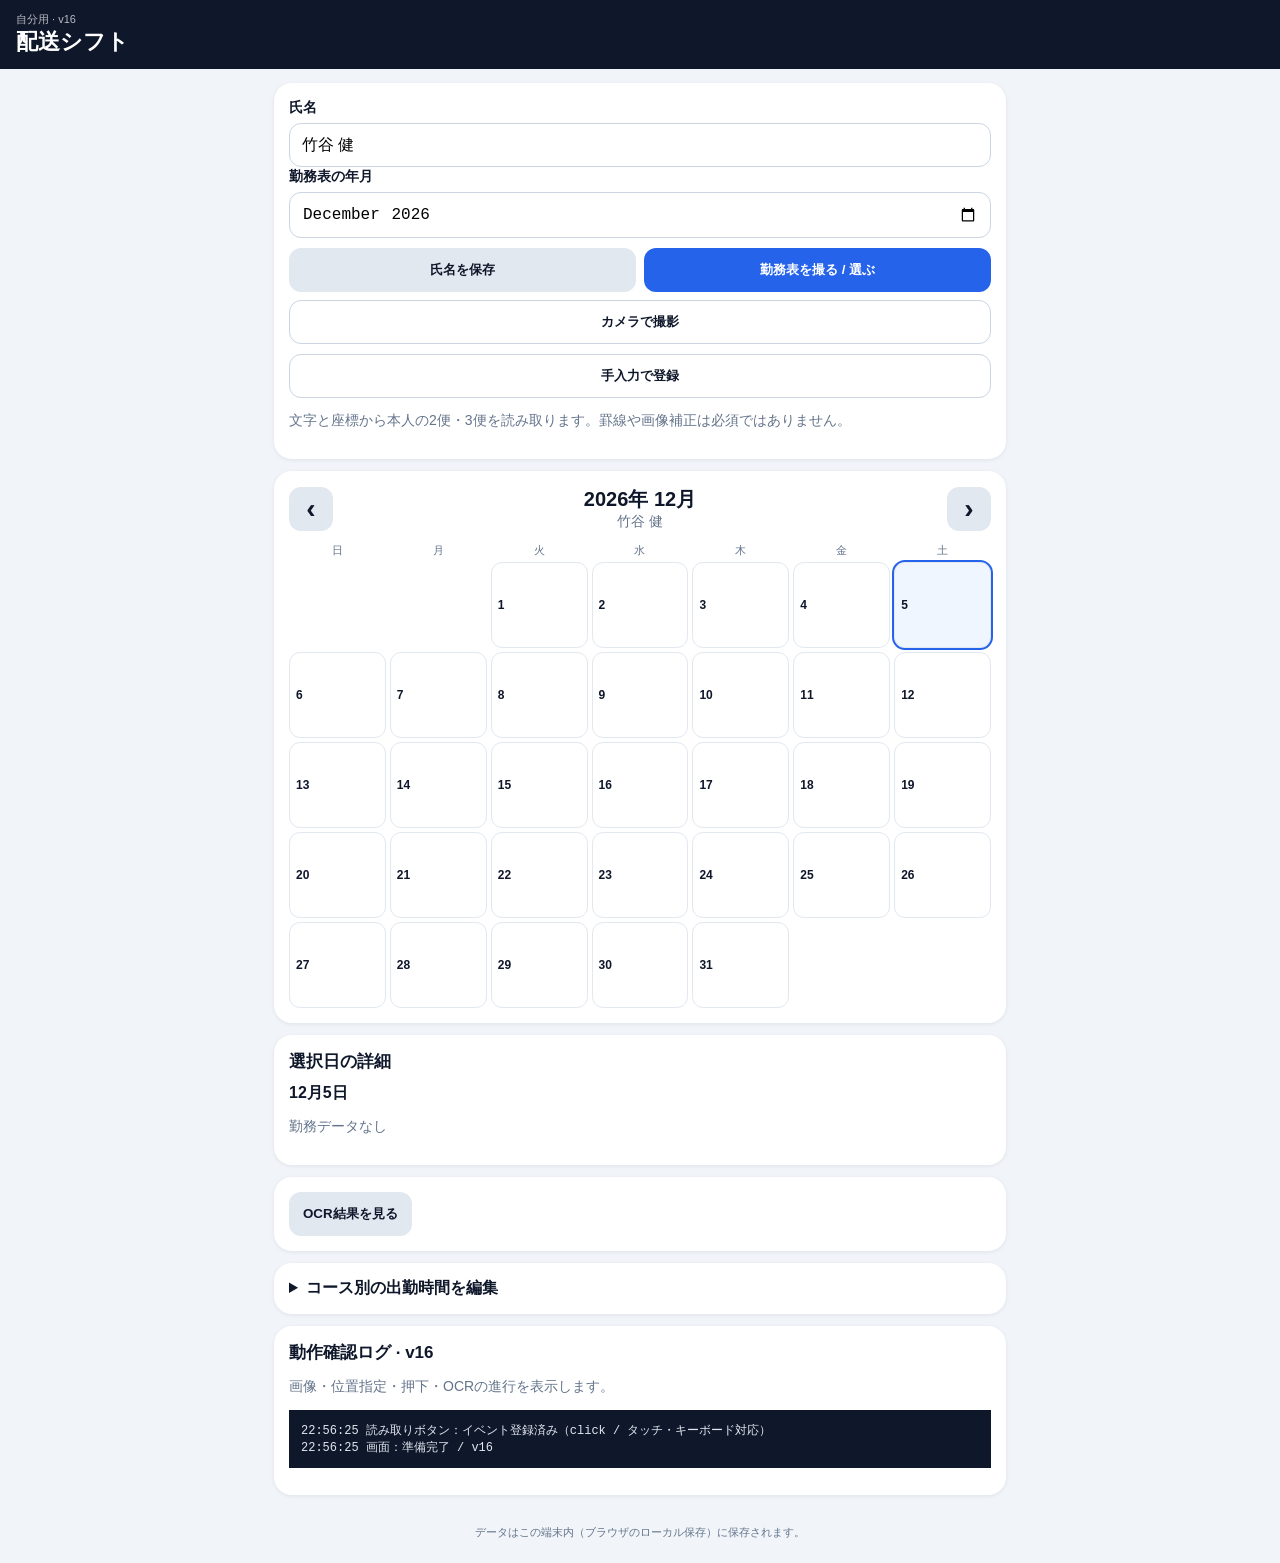
==== commit c963d85d: "Fix silent shift registration on touch (v16) Handle save-button pointer/touch activation with click " ====
--- a/index.html
+++ b/index.html
@@ -10,13 +10,13 @@
   <link rel="manifest" href="manifest.webmanifest" />
   <link rel="apple-touch-icon" href="icons/icon-192.png" />
   <title>配送シフト</title>
-  <script src="scan-feedback.js?v=15"></script>
-  <link rel="stylesheet" href="style.css?v=15" />
+  <script src="scan-feedback.js?v=16"></script>
+  <link rel="stylesheet" href="style.css?v=16" />
 </head>
 <body>
   <header class="topbar">
     <div>
-      <div class="eyebrow">自分用 · v15</div>
+      <div class="eyebrow">自分用 · v16</div>
       <h1>配送シフト</h1>
     </div>
     <button id="installBtn" class="secondary hidden">ホーム画面に追加</button>
@@ -95,7 +95,7 @@
       <p id="previewFeedback" role="status" class="muted"></p><p id="previewNote" class="muted">日付の列位置と本人の2便・3便を対応させた候補です。数字を確認してから登録してください。</p>
       <div class="table-scroll"><table><thead><tr><th>日</th><th>2便</th><th>3便</th><th>休み</th></tr></thead><tbody id="previewBody"></tbody></table></div>
       <details><summary>読取デバッグ（列・行・各セル）</summary><pre id="debugOutput"></pre></details><button id="backToPhoto" class="secondary full">写真の位置指定をやり直す</button>
-      <button id="commitPreview" class="accent full">この内容で登録</button>
+      <div class="save-controls"><label class="confirm-all"><input id="confirmAllPreview" type="checkbox">登録する全日を原本と照合しました（未確定・休み候補を含む）</label><p id="saveFeedback" role="status" aria-live="polite">内容を確認して登録してください。</p><button type="button" id="commitPreview" class="accent full">この内容で登録</button></div>
     </section>
 
     <section class="card">
@@ -106,18 +106,18 @@
         <div class="row three"><input id="newCourse" inputmode="numeric" placeholder="例 210" maxlength="3" /><input id="newTime" placeholder="例 6:05〜6:15" /><button id="addTime">追加</button></div>
       </details>
     </section>
-    <section class="card" id="scanDiagnostics"><h2>動作確認ログ · v15</h2><p class="muted">画像・位置指定・押下・OCRの進行を表示します。</p><pre id="scanDebugLog" aria-label="写真読み取りの動作ログ">画面を準備中…</pre></section>
+    <section class="card" id="scanDiagnostics"><h2>動作確認ログ · v16</h2><p class="muted">画像・位置指定・押下・OCRの進行を表示します。</p><pre id="scanDebugLog" aria-label="写真読み取りの動作ログ">画面を準備中…</pre></section>
   </main>
 
   <datalist id="knownCourses"></datalist>
   <footer>データはこの端末内（ブラウザのローカル保存）に保存されます。</footer>
 
   <script async src="vendor/tesseract.min.js"></script>
-  <script src="grid-reader.js?v=15"></script>
-  <script src="photo-reader.js?v=15"></script>
-  <script src="photo-correction.js?v=15"></script>
-  <script src="ocr-structure.js?v=15"></script>
-  <script src="ocr-first.js?v=15"></script>
-  <script src="app.js?v=15"></script>
+  <script src="grid-reader.js?v=16"></script>
+  <script src="photo-reader.js?v=16"></script>
+  <script src="photo-correction.js?v=16"></script>
+  <script src="ocr-structure.js?v=16"></script>
+  <script src="ocr-first.js?v=16"></script>
+  <script src="app.js?v=16"></script>
 </body>
 </html>
--- a/style.css
+++ b/style.css
@@ -16,3 +16,5 @@
 #rowPickerStatus,#previewFeedback{padding:10px;background:#eff6ff;border-radius:10px;color:#1e3a8a;font-weight:700}#rowPickerStatus[data-level=error]{background:#fff1f2;color:#9f1239}
 
 #ocrRawText,#ocrRawJson{max-height:360px;overflow:auto;padding:12px;background:#f1f5f9;border-radius:8px}
+
+.save-controls{margin-top:16px;padding:12px;border:2px solid #93c5fd;border-radius:12px;background:#eff6ff}.confirm-all{display:flex;align-items:flex-start;gap:10px;line-height:1.6}.confirm-all input{min-width:24px;width:24px;height:24px}#saveFeedback{font-weight:700;overflow-wrap:anywhere}#saveFeedback[data-level="error"]{color:#9f1239}#commitPreview{touch-action:manipulation;min-height:52px}
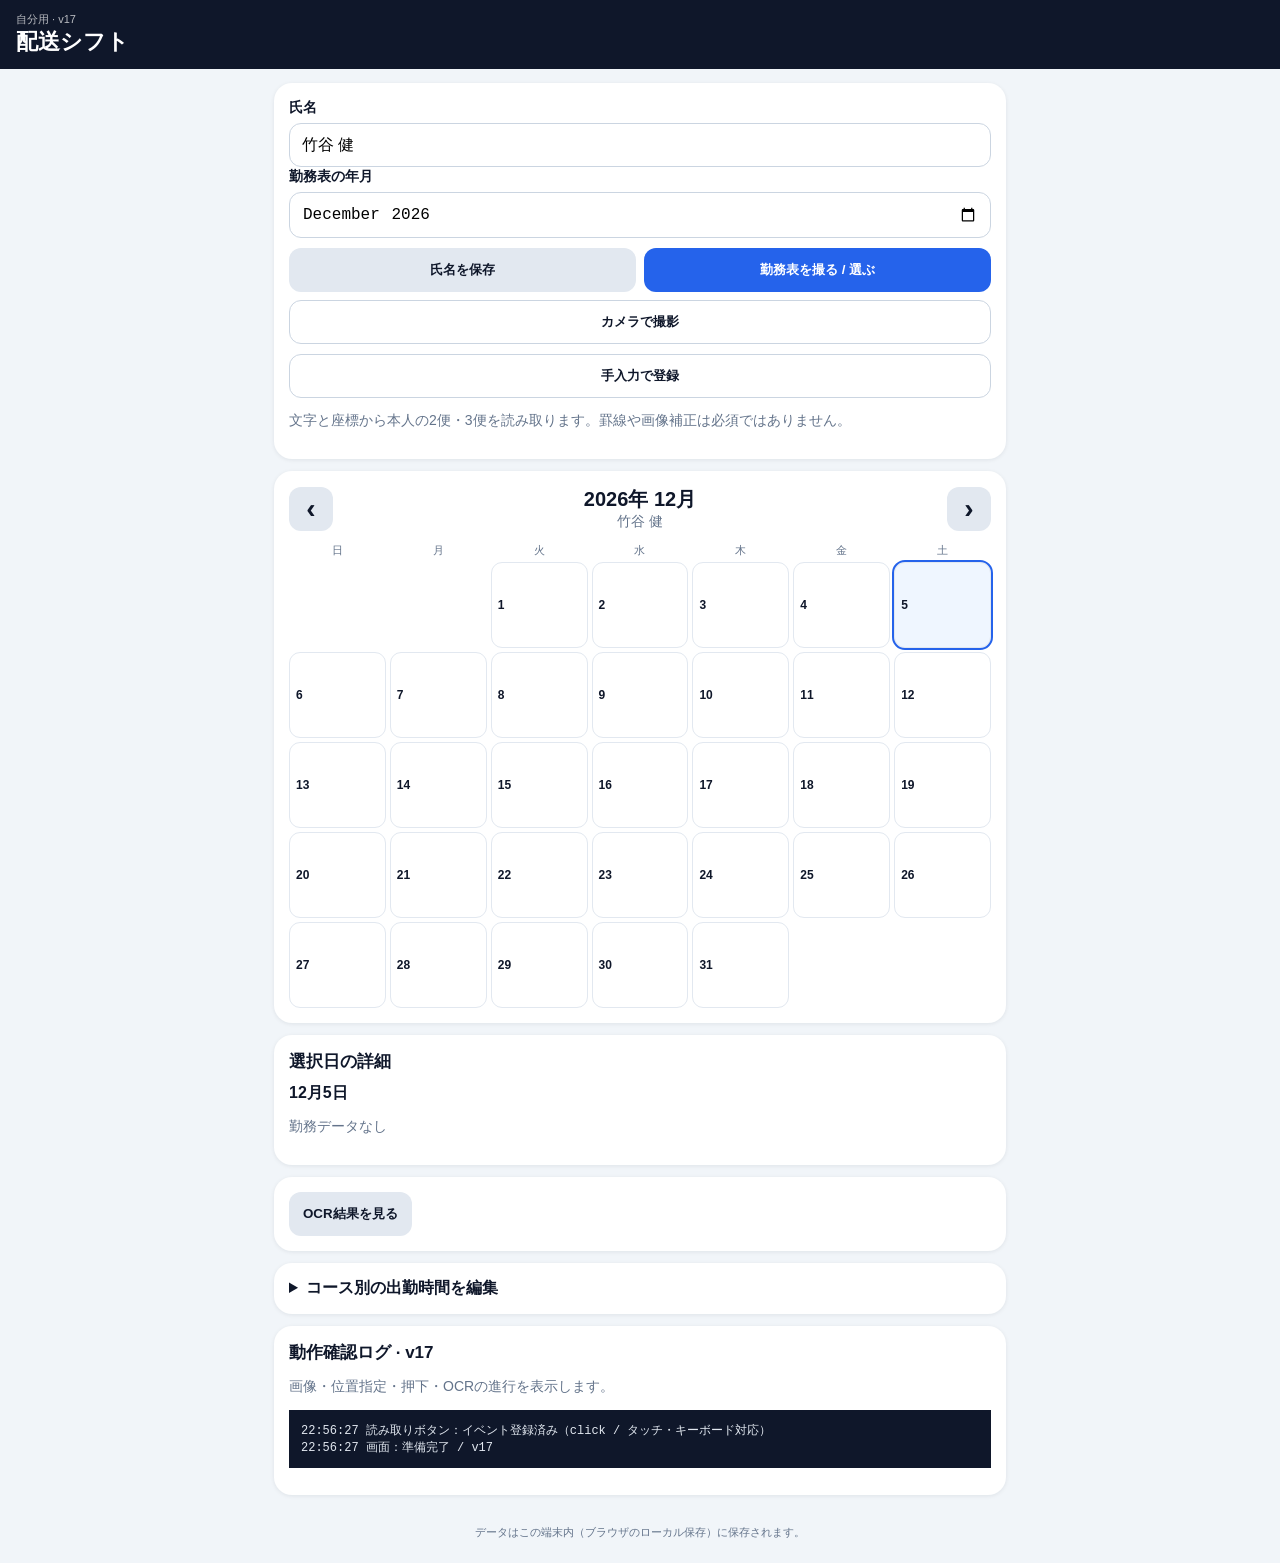
==== commit d002c073: "Improve photo OCR alignment and cell reading (v17) Try bounded automatic perspective correction, tra" ====
--- a/index.html
+++ b/index.html
@@ -10,13 +10,13 @@
   <link rel="manifest" href="manifest.webmanifest" />
   <link rel="apple-touch-icon" href="icons/icon-192.png" />
   <title>配送シフト</title>
-  <script src="scan-feedback.js?v=16"></script>
-  <link rel="stylesheet" href="style.css?v=16" />
+  <script src="scan-feedback.js?v=17"></script>
+  <link rel="stylesheet" href="style.css?v=17" />
 </head>
 <body>
   <header class="topbar">
     <div>
-      <div class="eyebrow">自分用 · v16</div>
+      <div class="eyebrow">自分用 · v17</div>
       <h1>配送シフト</h1>
     </div>
     <button id="installBtn" class="secondary hidden">ホーム画面に追加</button>
@@ -106,18 +106,19 @@
         <div class="row three"><input id="newCourse" inputmode="numeric" placeholder="例 210" maxlength="3" /><input id="newTime" placeholder="例 6:05〜6:15" /><button id="addTime">追加</button></div>
       </details>
     </section>
-    <section class="card" id="scanDiagnostics"><h2>動作確認ログ · v16</h2><p class="muted">画像・位置指定・押下・OCRの進行を表示します。</p><pre id="scanDebugLog" aria-label="写真読み取りの動作ログ">画面を準備中…</pre></section>
+    <section class="card" id="scanDiagnostics"><h2>動作確認ログ · v17</h2><p class="muted">画像・位置指定・押下・OCRの進行を表示します。</p><pre id="scanDebugLog" aria-label="写真読み取りの動作ログ">画面を準備中…</pre></section>
   </main>
 
   <datalist id="knownCourses"></datalist>
   <footer>データはこの端末内（ブラウザのローカル保存）に保存されます。</footer>
 
   <script async src="vendor/tesseract.min.js"></script>
-  <script src="grid-reader.js?v=16"></script>
-  <script src="photo-reader.js?v=16"></script>
-  <script src="photo-correction.js?v=16"></script>
-  <script src="ocr-structure.js?v=16"></script>
-  <script src="ocr-first.js?v=16"></script>
-  <script src="app.js?v=16"></script>
+  <script src="grid-reader.js?v=17"></script>
+  <script src="photo-reader.js?v=17"></script>
+  <script src="photo-correction.js?v=17"></script>
+  <script src="ocr-structure.js?v=17"></script>
+  <script src="image-geometry.js?v=17"></script>
+  <script src="ocr-first.js?v=17"></script>
+  <script src="app.js?v=17"></script>
 </body>
 </html>
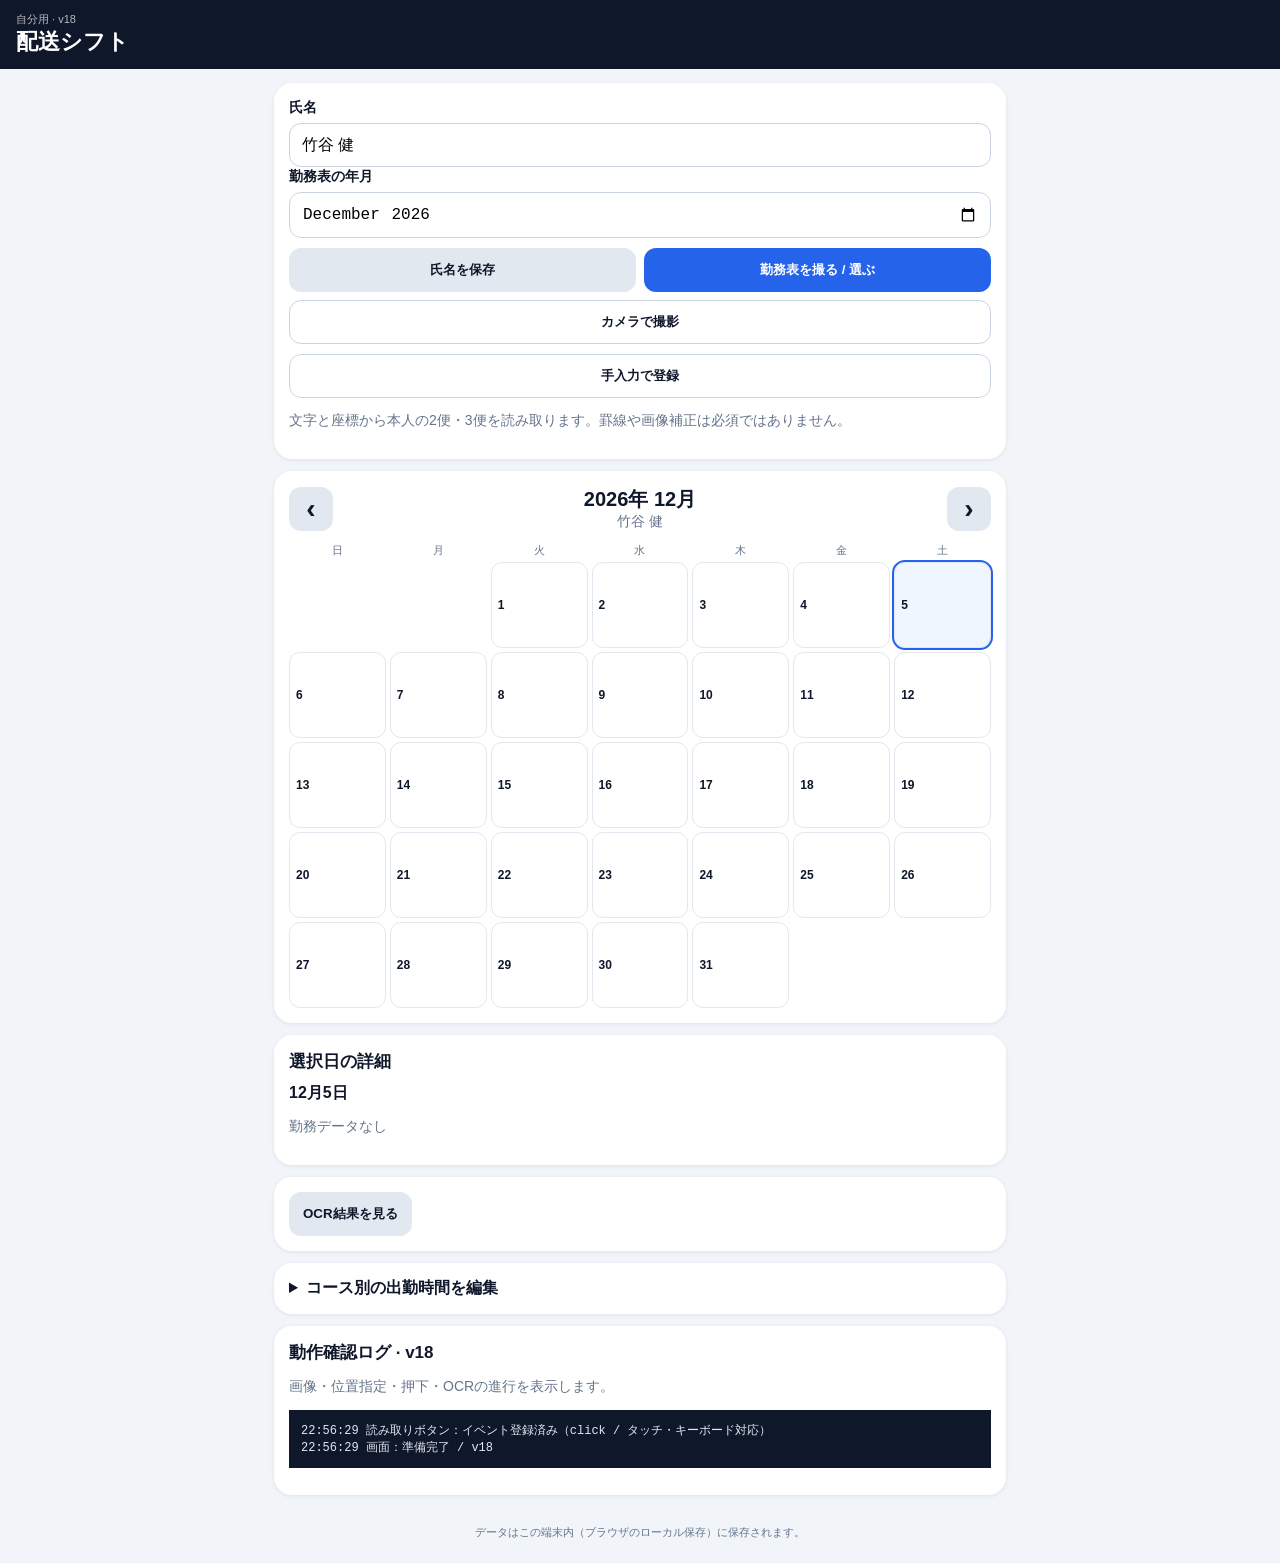
==== commit 058022a7: "Follow curved shift rows in each date column (v18) Reproduced missing/misaligned courses in the newl" ====
--- a/index.html
+++ b/index.html
@@ -10,13 +10,13 @@
   <link rel="manifest" href="manifest.webmanifest" />
   <link rel="apple-touch-icon" href="icons/icon-192.png" />
   <title>配送シフト</title>
-  <script src="scan-feedback.js?v=17"></script>
-  <link rel="stylesheet" href="style.css?v=17" />
+  <script src="scan-feedback.js?v=18"></script>
+  <link rel="stylesheet" href="style.css?v=18" />
 </head>
 <body>
   <header class="topbar">
     <div>
-      <div class="eyebrow">自分用 · v17</div>
+      <div class="eyebrow">自分用 · v18</div>
       <h1>配送シフト</h1>
     </div>
     <button id="installBtn" class="secondary hidden">ホーム画面に追加</button>
@@ -106,19 +106,19 @@
         <div class="row three"><input id="newCourse" inputmode="numeric" placeholder="例 210" maxlength="3" /><input id="newTime" placeholder="例 6:05〜6:15" /><button id="addTime">追加</button></div>
       </details>
     </section>
-    <section class="card" id="scanDiagnostics"><h2>動作確認ログ · v17</h2><p class="muted">画像・位置指定・押下・OCRの進行を表示します。</p><pre id="scanDebugLog" aria-label="写真読み取りの動作ログ">画面を準備中…</pre></section>
+    <section class="card" id="scanDiagnostics"><h2>動作確認ログ · v18</h2><p class="muted">画像・位置指定・押下・OCRの進行を表示します。</p><pre id="scanDebugLog" aria-label="写真読み取りの動作ログ">画面を準備中…</pre></section>
   </main>
 
   <datalist id="knownCourses"></datalist>
   <footer>データはこの端末内（ブラウザのローカル保存）に保存されます。</footer>
 
   <script async src="vendor/tesseract.min.js"></script>
-  <script src="grid-reader.js?v=17"></script>
-  <script src="photo-reader.js?v=17"></script>
-  <script src="photo-correction.js?v=17"></script>
-  <script src="ocr-structure.js?v=17"></script>
-  <script src="image-geometry.js?v=17"></script>
-  <script src="ocr-first.js?v=17"></script>
-  <script src="app.js?v=17"></script>
+  <script src="grid-reader.js?v=18"></script>
+  <script src="photo-reader.js?v=18"></script>
+  <script src="photo-correction.js?v=18"></script>
+  <script src="ocr-structure.js?v=18"></script>
+  <script src="image-geometry.js?v=18"></script>
+  <script src="ocr-first.js?v=18"></script>
+  <script src="app.js?v=18"></script>
 </body>
 </html>
